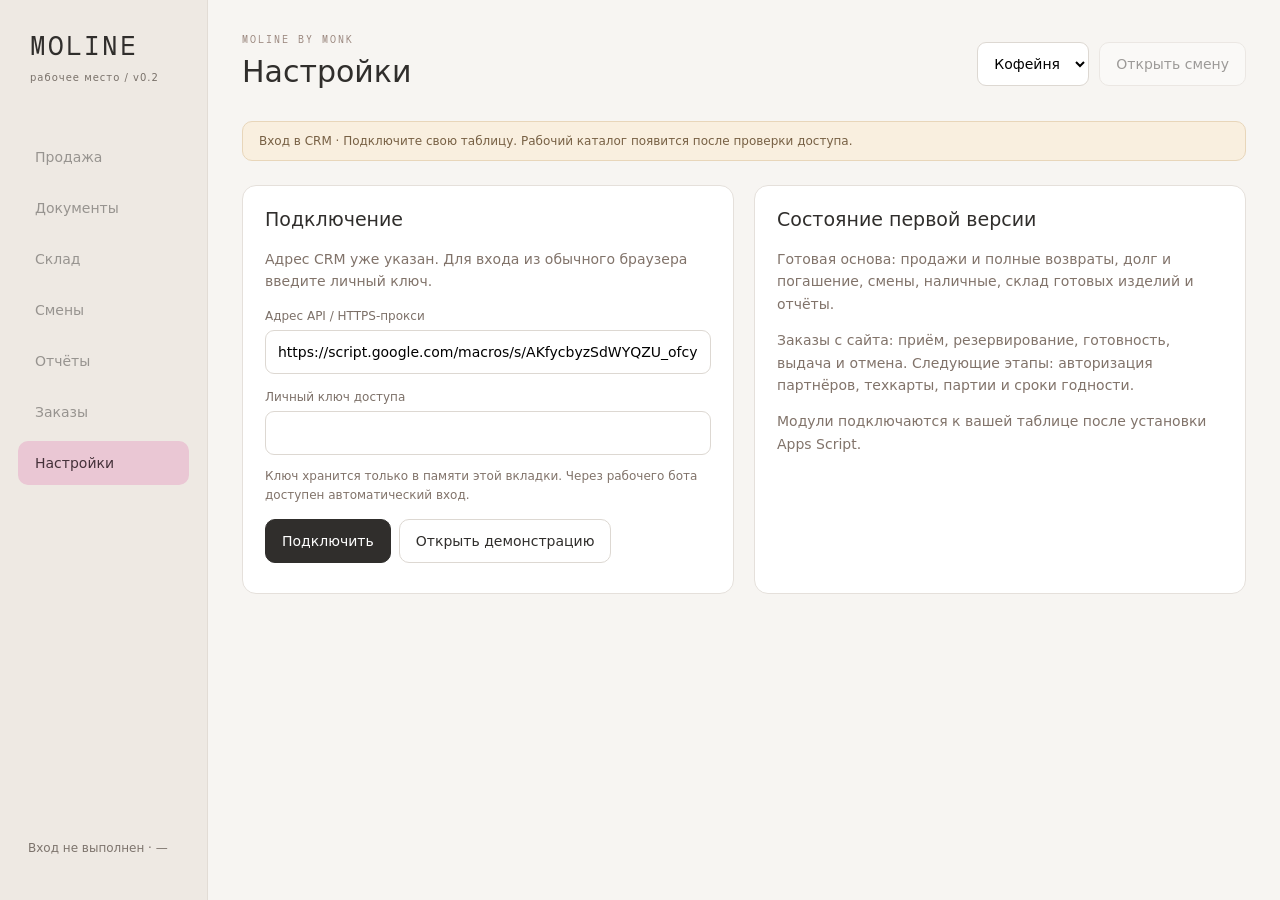
==== crm/index.html @ 298703ab "Add CRM archive nutrition and photo size controls" ====
<!doctype html><html lang="ru"><head><meta charset="UTF-8"><meta name="viewport" content="width=device-width,initial-scale=1"><title>MOLINE · Рабочее место</title><script src="https://telegram.org/js/telegram-web-app.js"></script><link rel="stylesheet" href="style.css?v=20261114-crm-fields1"></head><body>
<button id="menu-backdrop" class="menu-backdrop" aria-label="Закрыть меню" tabindex="-1" hidden></button>
<aside id="sidebar" aria-label="Разделы CRM"><a class="brand" href="#">MOLINE<span>рабочее место / v0.2</span></a><button id="menu-close" class="menu-close" aria-label="Закрыть меню">×</button><nav id="nav"></nav><footer id="identity">Вход не выполнен</footer></aside>
<main id="workspace"><header><div class="header-title"><button id="menu-toggle" class="menu-toggle" aria-label="Открыть меню" aria-controls="sidebar" aria-expanded="false">☰</button><div><span class="eyebrow">MOLINE BY MONK</span><h1 id="title">Настройки</h1></div></div><div class="header-actions"><select id="location" aria-label="Точка"></select><button id="shiftButton" onclick="shiftDialog()">Открыть смену</button></div></header>
<div id="mode" class="notice"></div><section id="content"></section></main>
<dialog id="dialog"><form id="form"><div class="dialog-heading"><h2 id="dialog-title"></h2><button type="button" onclick="document.querySelector('dialog').close()" aria-label="Закрыть">×</button></div><div id="fields"></div><p id="form-error" role="alert"></p><button class="primary" id="submit">Сохранить</button></form></dialog><div id="toast" role="status"></div><script src="core.js?v=20261106-crm-paid1"></script><script src="legacy-images.js?v=20261111-legacy-photo1"></script><script src="app.js?v=20261114-crm-fields1"></script></body></html>
---- crm/style.css ----
@font-face{font-family:Geist;src:url('../../fonts/GeistMono-Regular.woff2')}*{box-sizing:border-box}body{margin:0;background:#f7f5f2;color:#302e2c;font:14px system-ui,-apple-system,sans-serif}button,input,select{font:inherit}button{cursor:pointer;border:1px solid #ddd8d2;border-radius:10px;background:white;padding:11px 16px;color:inherit;min-height:44px}button:hover{border-color:#ae738b}button:disabled{opacity:.45;cursor:wait}.primary{background:#302e2c;color:#fff;border-color:#302e2c}.danger{color:#a53c3c}aside{position:fixed;inset:0 auto 0 0;width:208px;padding:30px 18px;background:#eee9e3;display:flex;flex-direction:column;border-right:1px solid #e2dcd5}.brand{text-decoration:none;color:inherit;font:26px Geist,monospace;letter-spacing:2px;padding:0 12px}.brand span{display:block;font:10px system-ui;letter-spacing:1px;margin-top:9px;color:#79716a}nav{display:grid;gap:7px;margin-top:52px}nav button{text-align:left;background:transparent;border-color:transparent}nav button.active{background:#eac7d4;color:#45323a}aside footer{margin-top:auto;color:#7d746d;padding:15px 10px;font-size:12px}main{margin-left:208px;padding:30px 34px}header{display:flex;justify-content:space-between;align-items:center;gap:20px;margin-bottom:24px}.eyebrow{font:10px Geist,monospace;color:#9c8980;letter-spacing:2px}h1{font-size:30px;font-weight:500;margin:8px 0}h2{font-size:19px;font-weight:500;margin:0 0 18px}.header-actions{display:flex;gap:10px;align-items:center}select,input{padding:12px;border:1px solid #ddd8d2;background:#fff;border-radius:9px;max-width:100%;min-height:44px}.notice{border:1px solid #e8d6ba;background:#f9efdf;border-radius:10px;padding:12px 16px;font-size:12px;margin-bottom:24px;color:#776044}.notice.live{background:#eaf1e8;border-color:#d3dfce;color:#4e6848}.sale-layout{display:grid;grid-template-columns:minmax(0,1fr) 315px;gap:26px}.toolbar{display:flex;gap:8px;margin-bottom:20px;flex-wrap:wrap}.toolbar input{flex:1;min-width:130px}.chips{display:flex;gap:7px;flex-wrap:wrap;margin:0 0 20px}.chips button{border-radius:20px;font-size:12px;min-height:34px;padding:7px 13px}.chips .active{background:#eac7d4;border-color:#eac7d4}.products{display:grid;grid-template-columns:repeat(auto-fill,minmax(155px,1fr));gap:12px}.product{display:flex;flex-direction:column;align-items:flex-start;text-align:left;padding:19px;background:#fff;border:1px solid #e5e0db;border-radius:13px;min-height:156px}.product .cat{font-size:10px;color:#aa8b7b;margin-bottom:20px}.product strong{font-size:15px;font-weight:500;line-height:1.35}.product .bottom{margin-top:auto;padding-top:20px;width:100%;display:flex;justify-content:space-between;align-items:center}.muted{color:#948980;font-size:12px}.cart,.panel{padding:22px;background:#fff;border:1px solid #e5e0db;border-radius:14px}.cart{position:sticky;top:25px;height:fit-content}.empty{padding:36px 8px;color:#8c827a;font-size:13px;line-height:1.6}.cart-row{padding:14px 0;border-bottom:1px solid #eee8e2}.cart-row .line{display:flex;align-items:center;justify-content:space-between;gap:10px}.stepper{display:flex;align-items:center;gap:12px;margin-top:10px}.stepper button{min-height:30px;padding:2px 11px;border-radius:7px}.total{display:flex;justify-content:space-between;font-size:24px;margin:24px 0}.cart select,.cart .primary{width:100%;margin-top:10px}.metrics{display:grid;grid-template-columns:repeat(4,minmax(0,1fr));gap:15px;margin-bottom:22px}.metric{background:white;padding:22px;border:1px solid #e5e0db;border-radius:12px}.metric strong{display:block;font-size:26px;font-weight:500;margin-top:13px}.table-wrap{overflow:auto}table{width:100%;border-collapse:collapse;white-space:nowrap;font-size:13px}th{text-align:left;font-weight:500;color:#8a7c72;font-size:11px;padding:14px 12px;border-bottom:1px solid #e6dfd8}td{padding:15px 12px;border-bottom:1px solid #f0eae5}.badge{font-size:11px;padding:5px 8px;background:#eeece8;border-radius:6px}.badge.low{background:#f9e2dc;color:#a24834}.split{display:grid;grid-template-columns:1fr 1fr;gap:20px}.panel p{line-height:1.6;color:#81736a}.panel button{margin-right:8px;margin-bottom:8px}dialog{border:1px solid #e4dad3;border-radius:16px;width:min(460px,94vw);padding:26px;color:inherit}dialog::backdrop{background:#29252288;backdrop-filter:blur(3px)}.dialog-heading{display:flex;justify-content:space-between;align-items:center}.dialog-heading button{border:0;background:none;font-size:24px}label{display:block;margin:16px 0 7px;color:#7c7068;font-size:12px}dialog input,dialog select{width:100%}#form-error{color:#a33636;font-size:12px;line-height:1.5}#submit{width:100%;margin-top:16px}#toast{position:fixed;bottom:25px;left:50%;transform:translateX(-50%);background:#302e2c;color:white;padding:14px 22px;border-radius:12px;display:none;z-index:20;max-width:90vw}.key-note{font-size:12px;color:#8b7c72;line-height:1.6}.inline{display:flex;align-items:center;gap:10px}.inline input{width:auto}.loading{opacity:.55;pointer-events:none}@media(min-width:1500px){main{padding:35px 55px}.products{grid-template-columns:repeat(auto-fill,minmax(180px,1fr))}}@media(max-width:1050px){aside{width:165px;padding:25px 10px}main{margin-left:165px;padding:24px 20px}.sale-layout{grid-template-columns:1fr 280px}.metrics{grid-template-columns:1fr 1fr}}@media(max-width:760px){aside{position:static;width:auto;padding:16px}.brand{font-size:20px}.brand span,aside footer{display:none}nav{display:flex;overflow:auto;margin-top:15px;gap:5px}nav button{white-space:nowrap;font-size:12px;padding:8px 12px}main{margin:0;padding:20px 14px}header{align-items:flex-start}.header-actions{flex-direction:column;align-items:stretch}h1{font-size:25px}.sale-layout{grid-template-columns:1fr}.cart{position:static}.products{grid-template-columns:repeat(2,1fr)}.product{min-height:140px}.split{grid-template-columns:1fr}.metric{padding:16px}.metric strong{font-size:21px}}

/* Mobile left drawer */
.header-title{display:flex;align-items:center;gap:12px}
.menu-toggle,.menu-close,.menu-backdrop{display:none}
@media(max-width:760px){
  aside{position:fixed;inset:0 auto 0 0;width:min(290px,85vw);height:100dvh;padding:calc(26px + env(safe-area-inset-top,0px)) 18px calc(20px + env(safe-area-inset-bottom,0px));z-index:110;transform:translateX(-105%);transition:transform .24s ease;visibility:hidden;overflow-y:auto;overscroll-behavior:contain;box-shadow:12px 0 40px #302e2c15}
  body.menu-open aside{transform:translateX(0);visibility:visible}
  aside .brand{font-size:26px;padding-right:35px}
  aside .brand span,aside footer{display:block}
  aside nav{display:grid;overflow:visible;gap:7px;margin-top:32px}
  aside nav button{white-space:normal;font-size:15px;padding:14px 16px;min-height:48px}
  .menu-toggle{display:inline-flex;align-items:center;justify-content:center;flex-shrink:0;font-size:23px;width:44px;padding:5px}
  .menu-close{display:block;position:absolute;right:15px;top:calc(18px + env(safe-area-inset-top,0px));font-size:26px;border:0;background:transparent;padding:4px 12px}
  .menu-backdrop:not([hidden]){display:block;position:fixed;inset:0;width:100%;height:100dvh;background:#211c1966;backdrop-filter:blur(2px);z-index:100;border:0;border-radius:0;padding:0;min-height:0}
  body.menu-open{overflow:hidden}
  main{padding-top:calc(20px + env(safe-area-inset-top,0px))}
  .header-title{min-width:0;align-items:center;gap:9px}
  .header-title h1{font-size:23px}
  .header-title .eyebrow{font-size:8px;letter-spacing:1px}
}
@media(prefers-reduced-motion:reduce){aside{transition:none}}

/* Website availability controls */
.availability-row{display:flex;align-items:center;justify-content:space-between;gap:20px;padding:16px 0;border-top:1px solid #ebe5df}
.availability-row:first-of-type{border-top:0}
.availability-row strong{font-weight:550}
.availability-row p{margin:6px 0 0;line-height:1.5}
.availability-toggle{flex:none;min-width:112px;border-radius:24px;background:#f1eee9}
.availability-toggle.is-on{background:#e7f1e8;border-color:#a6cbaa;color:#32613d}
.availability-toggle.is-saving{opacity:.72;cursor:progress}
.availability-toggle:focus-visible{outline:3px solid #ba7c94;outline-offset:2px}
@media(max-width:520px){.availability-row{gap:12px}.availability-toggle{min-width:100px;padding:10px}}

/* Compact product editor, with the same neutral workspace surfaces. */
.site-preview{min-height:175px;display:grid;place-items:center;background:#f7f5f2;border:1px solid #e5e0db;border-radius:12px;margin:14px 0;color:#81736a;overflow:hidden}
.site-photo{display:block;width:100%;height:175px;object-fit:contain}
.site-preview .site-photo{transition:transform .22s ease;transform:scale(.85)}
.site-preview.size-small .site-photo{transform:scale(.72)}
.site-preview.size-large .site-photo{transform:scale(.96)}
.panel .product-archive{display:inline-flex;align-items:center;min-height:36px;margin:8px 0 0 8px;padding:7px 12px;background:#fff9f8;border-color:#ead2ce}
@media(prefers-reduced-motion:reduce){.site-preview .site-photo{transition:none}}
.product-thumb{display:block;width:66px;height:58px;object-fit:contain;background:#f7f5f2;border-radius:9px}
.product-admin{min-width:0}
.product-admin-list{display:grid;min-width:0}
.product-admin-row{display:grid;grid-template-columns:66px minmax(0,1fr) 44px;gap:14px;align-items:center;min-width:0;padding:14px 0;border-top:1px solid #f0eae5}
.product-admin-row:first-child{border-top:0}
.product-admin-main{min-width:0}
.product-admin-main strong{display:block;font-size:14px;font-weight:550;line-height:1.4;overflow-wrap:anywhere}
.product-admin-meta{display:flex;gap:7px 12px;align-items:baseline;flex-wrap:wrap;margin-top:5px;font-size:12px;color:#675d57}
.product-admin-status{color:#81736a}
.product-thumb-empty{background:#f4f0ec}
.panel .product-edit{display:grid;place-items:center;width:44px;height:44px;padding:0;margin:0;border-color:#dccbd1;color:#79556a;background:#faf2f5}
.panel .product-state-action{display:inline-flex;align-items:center;min-height:36px;margin:8px 0 0;padding:7px 12px;color:#79556a;background:#fff8fa;border-color:#e6d4dc}
.product-edit:focus-visible,.product-state-action:focus-visible{outline:3px solid #ba7c94;outline-offset:2px}
@media(max-width:520px){.product-admin{padding:16px}.product-admin-row{grid-template-columns:56px minmax(0,1fr) 44px;gap:10px}.product-thumb{width:56px;height:56px}}
#dialog{max-height:calc(100dvh - 32px);overflow:auto}
#dialog textarea{display:block;width:100%;min-height:86px;resize:vertical;padding:12px;border:1px solid #ddd8d2;border-radius:9px;font:inherit;color:inherit;background:#fff}
#dialog input[type=file]{height:auto;min-height:48px;padding:10px;background:#f7f5f2}
#dialog input:focus-visible,#dialog textarea:focus-visible,#dialog select:focus-visible{outline:3px solid #ba7c94;outline-offset:2px}
#dialog #fields h3{margin:24px 0 10px;padding:10px 0;border-bottom:1px solid #eee8e2;font-size:14px;font-weight:600;color:#735d67}
#dialog #fields h3:first-child{margin-top:4px}
#dialog .product-publish-choice{display:flex;align-items:center;gap:12px;margin:22px 0 8px;padding:14px;border:1px solid #e6d4dc;border-radius:10px;background:#faf4f6;cursor:pointer}
#dialog .product-publish-choice input{width:20px;height:20px;min-height:20px;flex:none;margin:0;accent-color:#ad718b}
#dialog .site-preview{margin-top:10px}
#dialog select:disabled{color:#7d746d;background:#f4f0ec;cursor:default}


.sale-product-photo{display:block;width:100%;height:94px;margin:0 0 12px;object-fit:contain;flex:none;border-radius:8px}
.sale-product-placeholder{background:#f7f5f2}
.product .cat{margin-bottom:8px}
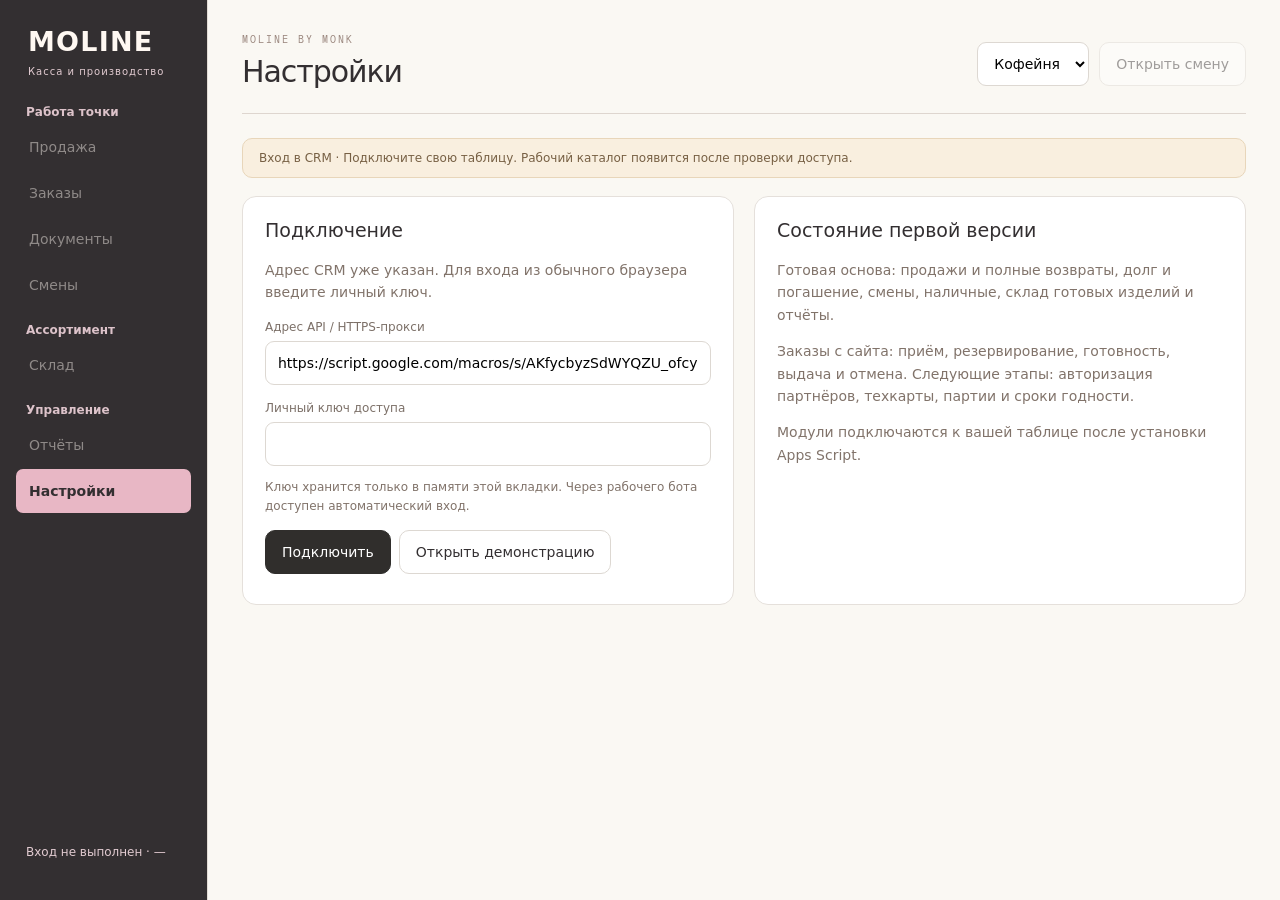
==== commit d6c1629e: "Release MOLINE CRM inventory, sale recovery and UX V2 (f6cd036)" ====
--- a/crm/index.html
+++ b/crm/index.html
@@ -1,9 +1,9 @@
-<!doctype html><html lang="ru"><head><meta charset="UTF-8"><meta name="viewport" content="width=device-width,initial-scale=1"><title>MOLINE · Рабочее место</title><script src="https://telegram.org/js/telegram-web-app.js"></script><link rel="stylesheet" href="style.css?v=20261114-crm-fields1"></head><body>
+<!doctype html><html lang="ru"><head><meta charset="UTF-8"><meta name="viewport" content="width=device-width,initial-scale=1"><title>MOLINE · Рабочее место</title><script src="https://telegram.org/js/telegram-web-app.js"></script><link rel="stylesheet" href="style.css?v=crm-ux-v2"></head><body>
 <button id="menu-backdrop" class="menu-backdrop" aria-label="Закрыть меню" tabindex="-1" hidden></button>
-<aside id="sidebar" aria-label="Разделы CRM"><a class="brand" href="#">MOLINE<span>рабочее место / v0.2</span></a><button id="menu-close" class="menu-close" aria-label="Закрыть меню">×</button><nav id="nav"></nav><footer id="identity">Вход не выполнен</footer></aside>
-<main id="workspace"><header><div class="header-title"><button id="menu-toggle" class="menu-toggle" aria-label="Открыть меню" aria-controls="sidebar" aria-expanded="false">☰</button><div><span class="eyebrow">MOLINE BY MONK</span><h1 id="title">Настройки</h1></div></div><div class="header-actions"><select id="location" aria-label="Точка"></select><button id="shiftButton" onclick="shiftDialog()">Открыть смену</button></div></header>
-<div id="mode" class="notice"></div><section id="content"></section></main>
-<dialog id="dialog"><form id="form"><div class="dialog-heading"><h2 id="dialog-title"></h2><button type="button" onclick="document.querySelector('dialog').close()" aria-label="Закрыть">×</button></div><div id="fields"></div><p id="form-error" role="alert"></p><button class="primary" id="submit">Сохранить</button></form></dialog><div id="toast" role="status"></div><script src="core.js?v=20261106-crm-paid1"></script><script src="legacy-images.js?v=20261111-legacy-photo1"></script><script src="app.js?v=20261114-crm-fields1"></script></body></html>
+<aside id="sidebar" aria-label="Разделы CRM"><a class="brand" href="#">MOLINE<span>Касса и производство</span></a><button id="menu-close" class="menu-close" aria-label="Закрыть меню">×</button><nav id="nav"></nav><footer id="identity">Вход не выполнен</footer></aside>
+<main id="workspace"><header><div class="header-title"><button id="menu-toggle" class="menu-toggle" aria-label="Открыть меню" aria-controls="sidebar" aria-expanded="false">☰</button><div><span class="eyebrow">MOLINE BY MONK</span><h1 tabindex="-1" id="title">Настройки</h1></div></div><div class="header-actions"><select id="location" aria-label="Точка"></select><button id="shiftButton" onclick="shiftDialog()">Открыть смену</button></div></header>
+<nav id="quick-nav" aria-label="Быстрые разделы"></nav><div id="mode" class="notice"></div><section id="content"></section><button type="button" id="jump-cart" hidden></button></main>
+<dialog id="dialog"><form id="form"><div class="dialog-heading"><h2 id="dialog-title"></h2><button type="button" onclick="document.querySelector('dialog').close()" aria-label="Закрыть">×</button></div><div id="fields"></div><p id="form-error" role="alert"></p><footer class="dialog-actions"><p id="form-progress" role="status"></p><button class="primary" id="submit">Сохранить</button></footer></form></dialog><div id="toast" role="status"></div><script src="core.js?v=20261118-inventory1"></script><script src="legacy-images.js?v=20261111-legacy-photo1"></script><script src="app.js?v=crm-unified-1"></script></body></html>
 
 
 
--- a/crm/style.css
+++ b/crm/style.css
@@ -35,9 +35,13 @@
 /* Compact product editor, with the same neutral workspace surfaces. */
 .site-preview{min-height:175px;display:grid;place-items:center;background:#f7f5f2;border:1px solid #e5e0db;border-radius:12px;margin:14px 0;color:#81736a;overflow:hidden}
 .site-photo{display:block;width:100%;height:175px;object-fit:contain}
-.site-preview .site-photo{transition:transform .22s ease;transform:scale(.85)}
+.site-preview{width:min(220px,100%);min-height:0;display:flex;flex-direction:column;align-items:stretch;gap:6px;padding:8px;margin-inline:auto;background:#faf8f3;text-align:center}
+.site-preview-image{display:grid;place-items:center;width:100%;aspect-ratio:1;overflow:hidden}
+.site-preview .site-photo{height:100%;transition:transform .22s ease;transform:scale(.85)}
 .site-preview.size-small .site-photo{transform:scale(.72)}
 .site-preview.size-large .site-photo{transform:scale(.96)}
+.site-preview strong{min-height:2.8em;font-size:13px;font-weight:400;line-height:1.4}
+.site-preview-add{display:block;padding:9px 4px;border-radius:100px;background:#e8b7c8;color:#302e2c}
 .panel .product-archive{display:inline-flex;align-items:center;min-height:36px;margin:8px 0 0 8px;padding:7px 12px;background:#fff9f8;border-color:#ead2ce}
 @media(prefers-reduced-motion:reduce){.site-preview .site-photo{transition:none}}
 .product-thumb{display:block;width:66px;height:58px;object-fit:contain;background:#f7f5f2;border-radius:9px}
@@ -70,3 +74,79 @@
 .sale-product-placeholder{background:#f7f5f2}
 .product .cat{margin-bottom:8px}
 
+
+/* Position controls use the same small movements as the storefront. */
+.site-preview .site-photo{transform:translate(var(--image-x,0%),var(--image-y,0%)) scale(.85)}
+.site-preview.size-small .site-photo{transform:translate(var(--image-x,0%),var(--image-y,0%)) scale(.72)}
+.site-preview.size-large .site-photo{transform:translate(var(--image-x,0%),var(--image-y,0%)) scale(.96)}
+
+/* Same fitted image stage as the storefront, with independent product detail framing. */
+.photo-preview-pair{display:grid;grid-template-columns:repeat(2,minmax(0,1fr));gap:12px;margin:12px 0}
+.photo-preview-pair section{min-width:0}
+.photo-preview-pair h4{margin:0 0 8px;font-size:13px;text-align:center}
+.photo-preview-pair .site-preview{width:100%;margin:0;box-sizing:border-box}
+.photo-preview-pair .site-preview-image,.detail-preview-image{display:grid;place-items:center;width:100%;aspect-ratio:1;overflow:hidden;min-width:0;background:#faf8f3}
+@media(min-width:701px){.photo-preview-pair .site-preview-image{aspect-ratio:5/4}}
+.photo-preview-pair .site-photo{display:block;width:100%;height:100%;max-width:100%;max-height:100%;object-fit:contain;object-position:center;padding:0;transform:translate(var(--preview-x,0%),var(--preview-y,0%)) scale(var(--preview-scale,.82))!important;transform-origin:center}
+.detail-preview{background:#faf8f3;border:1px solid #e5e0db;border-radius:12px;overflow:hidden;padding:8px;text-align:center;font-size:13px}
+.detail-preview-header{display:flex;justify-content:space-between;align-items:start;min-height:2.8em;text-align:left}
+.detail-preview-image{aspect-ratio:340/280}
+.photo-auto-crop{display:flex;gap:8px;align-items:center;font-size:13px}.photo-auto-crop input{width:auto;flex:none}
+@media(max-width:400px){.photo-preview-pair{gap:6px}.photo-preview-pair h4{font-size:11px}}
+#dialog input[type=range]{width:100%;height:44px;accent-color:#ad738a}
+#dialog .nutrition-fields{min-width:0;margin:20px 0 0;padding:12px;border:1px solid #e6d4dc;border-radius:12px}
+.nutrition-fields legend{padding:0 5px;font-size:14px;font-weight:650;color:#583d48}
+.nutrition-fields .muted{margin:0 0 10px;color:#6b565f}
+.nutrition-entry-grid{display:grid;grid-template-columns:repeat(2,minmax(0,1fr));gap:8px 10px}
+.nutrition-entry-grid input{width:100%;min-width:0}
+.nutrition-entry-grid input[aria-invalid=true]{border-color:#9d354c}
+#nutrition-preview:not(:empty){margin-top:12px;padding:10px;border-radius:9px;background:#faf4f6;color:#533841;font-size:12px}
+#nutrition-preview dl{display:grid;grid-template-columns:repeat(2,minmax(0,1fr));gap:6px;margin:8px 0 0}
+#nutrition-preview dd{margin:1px 0 0;font-weight:650}
+#dialog:has(.nutrition-fields) .dialog-actions{position:sticky;bottom:-1px;background:#fff;padding:8px 0 2px}
+#dialog:has(.nutrition-fields){scroll-padding-block-end:76px}
+#dialog:has(.nutrition-fields) #submit{width:100%;min-height:44px}
+#form-progress:empty{display:none}
+.sale-feedback{margin:0 0 14px;padding:12px 14px;border:1px solid #e5e0db;border-radius:14px;background:#fff;overflow-wrap:anywhere}
+.sale-feedback[hidden]{display:none}
+.sale-feedback strong{display:block}
+.sale-feedback p{margin:4px 0 0;line-height:1.45}
+.sale-feedback-actions{display:flex;flex-wrap:wrap;gap:8px}
+.sale-feedback-actions:not(:empty){margin-top:10px}
+.sale-feedback-actions button:focus-visible{outline:2px solid #855367;outline-offset:2px}
+#toast{pointer-events:none}
+#sale-refresh[hidden]{display:none}
+.sale-layout .product{-webkit-tap-highlight-color:rgba(133,83,103,.18)}
+
+/* Staff workspace */
+body{--paper:#faf8f3;--ink:#332f31;--accent:#e8b7c5;background:var(--paper);color:var(--ink)}
+#sidebar{background:#332f31;color:#fff8f2;padding:26px 16px}
+#sidebar .brand{font:700 27px system-ui;letter-spacing:.045em}
+#sidebar .brand span,#identity{color:#e2cbd1}
+#nav{margin-top:28px;overflow:auto;align-content:start;gap:16px}
+#nav section{display:grid;gap:2px}
+#nav h2{margin:0 10px 4px;font:600 12px system-ui;color:#ddc3ca}
+#nav button{min-height:44px;color:inherit;border-radius:7px;padding:8px 12px}
+#nav button.active{background:#e8b7c5;color:#332f31;font-weight:700}
+#nav button:hover:not(.active){background:#443d40}
+#workspace{max-width:1780px}#workspace header{padding-bottom:16px;border-bottom:1px solid #ded6cf}
+#workspace h1{letter-spacing:-.035em}#workspace h1:focus{outline:0}
+.notice{margin:12px 0 18px}.notice.live{background:transparent;border-inline-start:3px solid #748376;border-radius:0;padding:5px 10px}
+.sale-layout .product{min-height:0;padding:12px;gap:6px;box-shadow:none;border-radius:8px}
+.sale-layout .sale-product-photo{height:74px;width:100%;object-fit:contain;background:transparent}
+.sale-product-photo[hidden],.sale-product-placeholder{display:none}
+.product strong{line-height:1.22}.product .bottom{margin-top:auto;font-variant-numeric:tabular-nums}
+.cart{border-top:3px solid #ae7888;scroll-margin-block:15px}
+.cart-row,.total,td{font-variant-numeric:tabular-nums}
+#quick-nav,#jump-cart{display:none}button:focus-visible,a:focus-visible{outline:3px solid #90546b;outline-offset:2px}
+@media(max-width:760px){
+ #workspace{padding-bottom:calc(84px + env(safe-area-inset-bottom))}
+ #quick-nav:not([hidden]){display:flex;gap:4px;margin:10px 0 8px;background:#eee8e4;padding:3px;border-radius:9px}
+ #quick-nav button{flex:1;text-align:center;min-height:44px;border:0;border-radius:7px;padding:6px;font-size:14px}
+ #quick-nav button.active{background:white;font-weight:700}
+ #jump-cart:not([hidden]){display:block;position:fixed;z-index:4;bottom:calc(12px + env(safe-area-inset-bottom));right:15px;background:#332f31;color:white;border:0;border-radius:30px;box-shadow:0 4px 12px #34293133}
+ #sidebar{padding-top:max(18px,env(safe-area-inset-top));padding-bottom:max(12px,env(safe-area-inset-bottom))}
+ #nav{margin-top:12px;gap:10px}
+}
+@media(min-width:1024px){.sale-layout{grid-template-columns:minmax(0,1fr) minmax(300px,32%)}.products{grid-template-columns:repeat(auto-fill,minmax(148px,1fr))}}
+@media(prefers-reduced-motion:no-preference){#content>.panel,#content>.split,#content>.sale-layout{animation:work-enter .16s ease-out}button:active:not(:disabled){scale:.98}@keyframes work-enter{from{opacity:.8;transform:translateY(3px)}to{opacity:1;transform:none}}}
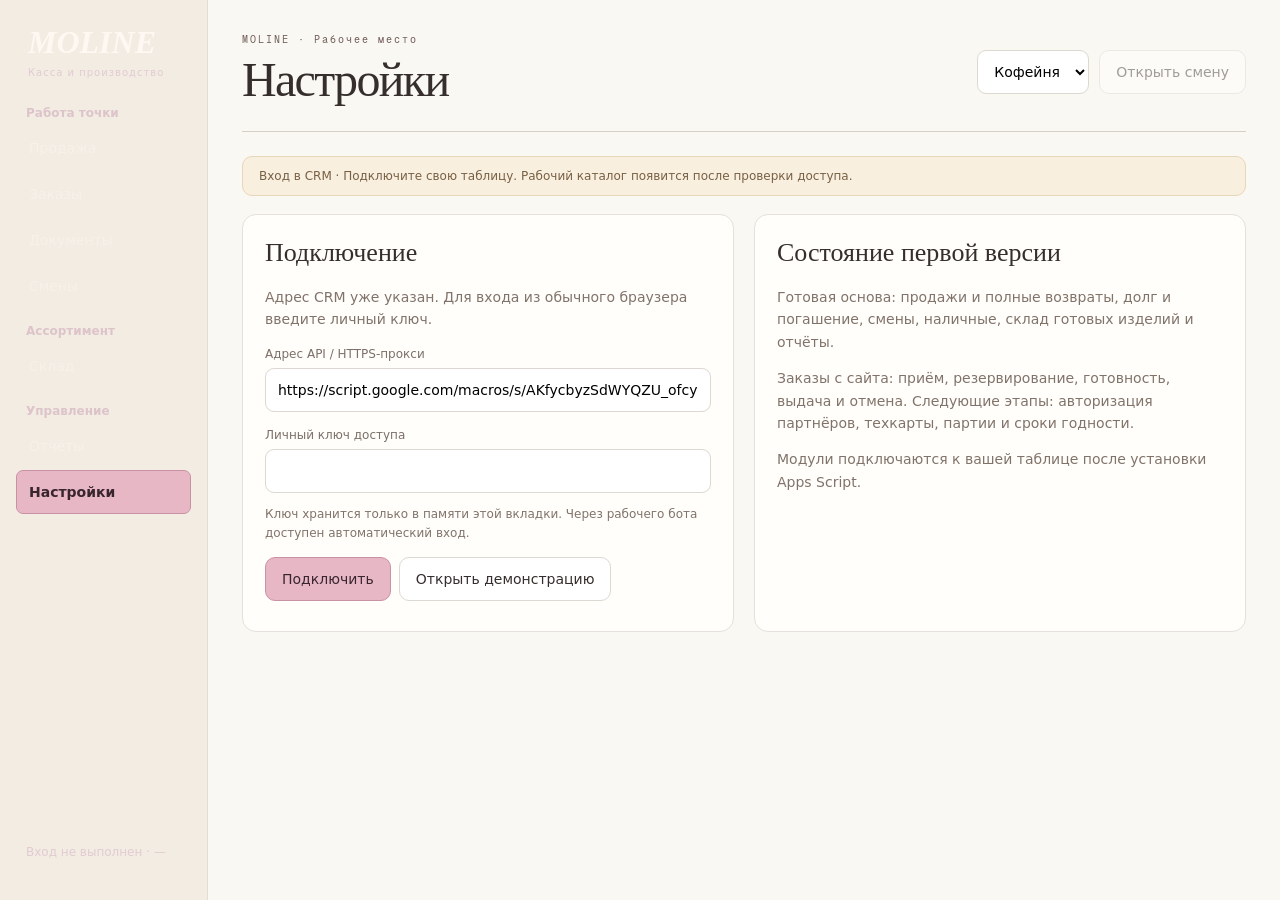
==== commit 73259a0c: "Apply shift workspace styling to production CRM" ====
--- a/crm/index.html
+++ b/crm/index.html
@@ -1,9 +1,9 @@
-<!doctype html><html lang="ru"><head><meta charset="UTF-8"><meta name="viewport" content="width=device-width,initial-scale=1"><title>MOLINE · Рабочее место</title><script src="https://telegram.org/js/telegram-web-app.js"></script><link rel="stylesheet" href="style.css?v=crm-ux-v2"></head><body>
+<!doctype html><html lang="ru"><head><meta charset="UTF-8"><meta name="viewport" content="width=device-width,initial-scale=1"><title>MOLINE · Рабочее место</title><script src="https://telegram.org/js/telegram-web-app.js"></script><link rel="stylesheet" href="style.css?v=shift-visual-1"></head><body>
 <button id="menu-backdrop" class="menu-backdrop" aria-label="Закрыть меню" tabindex="-1" hidden></button>
 <aside id="sidebar" aria-label="Разделы CRM"><a class="brand" href="#">MOLINE<span>Касса и производство</span></a><button id="menu-close" class="menu-close" aria-label="Закрыть меню">×</button><nav id="nav"></nav><footer id="identity">Вход не выполнен</footer></aside>
-<main id="workspace"><header><div class="header-title"><button id="menu-toggle" class="menu-toggle" aria-label="Открыть меню" aria-controls="sidebar" aria-expanded="false">☰</button><div><span class="eyebrow">MOLINE BY MONK</span><h1 tabindex="-1" id="title">Настройки</h1></div></div><div class="header-actions"><select id="location" aria-label="Точка"></select><button id="shiftButton" onclick="shiftDialog()">Открыть смену</button></div></header>
+<main id="workspace"><header><div class="header-title"><button id="menu-toggle" class="menu-toggle" aria-label="Открыть меню" aria-controls="sidebar" aria-expanded="false">☰</button><div><span class="eyebrow">MOLINE · Рабочее место</span><h1 tabindex="-1" id="title">Настройки</h1></div></div><div class="header-actions"><select id="location" aria-label="Точка"></select><button id="shiftButton" onclick="shiftDialog()">Открыть смену</button></div></header>
 <nav id="quick-nav" aria-label="Быстрые разделы"></nav><div id="mode" class="notice"></div><section id="content"></section><button type="button" id="jump-cart" hidden></button></main>
-<dialog id="dialog"><form id="form"><div class="dialog-heading"><h2 id="dialog-title"></h2><button type="button" onclick="document.querySelector('dialog').close()" aria-label="Закрыть">×</button></div><div id="fields"></div><p id="form-error" role="alert"></p><footer class="dialog-actions"><p id="form-progress" role="status"></p><button class="primary" id="submit">Сохранить</button></footer></form></dialog><div id="toast" role="status"></div><script src="core.js?v=20261118-inventory1"></script><script src="legacy-images.js?v=20261111-legacy-photo1"></script><script src="app.js?v=crm-unified-1"></script></body></html>
+<dialog id="dialog"><form id="form"><div class="dialog-heading"><h2 id="dialog-title"></h2><button type="button" onclick="document.querySelector('dialog').close()" aria-label="Закрыть">×</button></div><div id="fields"></div><p id="form-error" role="alert"></p><footer class="dialog-actions"><p id="form-progress" role="status"></p><button class="primary" id="submit">Сохранить</button></footer></form></dialog><div id="toast" role="status"></div><script src="core.js?v=20261118-inventory1"></script><script src="legacy-images.js?v=20261111-legacy-photo1"></script><script src="app.js?v=shift-visual-1"></script></body></html>
 
 
 
--- a/crm/style.css
+++ b/crm/style.css
@@ -150,3 +150,36 @@
 }
 @media(min-width:1024px){.sale-layout{grid-template-columns:minmax(0,1fr) minmax(300px,32%)}.products{grid-template-columns:repeat(auto-fill,minmax(148px,1fr))}}
 @media(prefers-reduced-motion:no-preference){#content>.panel,#content>.split,#content>.sale-layout{animation:work-enter .16s ease-out}button:active:not(:disabled){scale:.98}@keyframes work-enter{from{opacity:.8;transform:translateY(3px)}to{opacity:1;transform:none}}}
+
+/* Рабочее место смены */
+body { background: #faf8f3; color: #352e2c; }
+#workspace > header { border-bottom: 1px solid #d8cfc3; padding-bottom: 16px; }
+.header-title h1 { font: normal clamp(32px, 4vw, 48px)/1.1 Georgia, serif; }
+.header-title .eyebrow { color: #715d59; }
+.panel h2, .dialog-heading h2 { font: normal 26px/1.2 Georgia, serif; }
+#sidebar .brand { font: bold italic 32px/1 Georgia, serif; letter-spacing: 0; }
+#sidebar { background: #f2ece3; }
+#nav button.active, #quick-nav button.active, button.primary, .shift-product [data-batch] {
+  background: #e8b7c5; border-color: #c992a4; color: #38252d;
+}
+#content .panel, #content .cart { background-color: #fffefa; }
+.product-admin-row { align-items: start; padding-block: 20px; }
+.product-admin-main strong { font-size: 17px; }
+.shift-counts { display: grid; grid-template-columns: repeat(3, minmax(0, 1fr)); gap: 8px; margin: 0; }
+.shift-counts dt { font-size: 13px; color: #655751; }
+.shift-counts dd { margin: 2px 0 0; font-size: 24px; font-weight: 600; font-variant-numeric: tabular-nums; }
+.shift-counts div:last-child dd { color: #405e3c; }
+.shift-product { background: #f5f0e7; border-radius: 12px; padding: 16px; margin: 12px 0; }
+.shift-product button { margin: 2px 4px 4px 0; }
+@media (max-width: 600px) {
+  #workspace > header { padding-bottom: 10px; }
+  #quick-nav button { min-width: 0; padding-inline: 3px; }
+  .product-admin-main { display: contents; }
+  .product-admin-row { align-items: center; }
+  .product-admin-main > strong, .product-admin-meta { grid-column: 2; }
+  .product-admin-row .product-thumb { grid-column: 1; grid-row: 1 / 3; }
+  .product-admin-meta { grid-row: 2; margin: 0; }
+  .product-admin-row .product-edit { grid-column: 3; grid-row: 1 / 3; }
+  .product-admin-row .shift-product { grid-column: 1 / -1; margin: 2px 0; }
+  .product-admin-row .product-state-action, .product-admin-row .product-archive { grid-column: 1 / -1; justify-self: start; }
+}
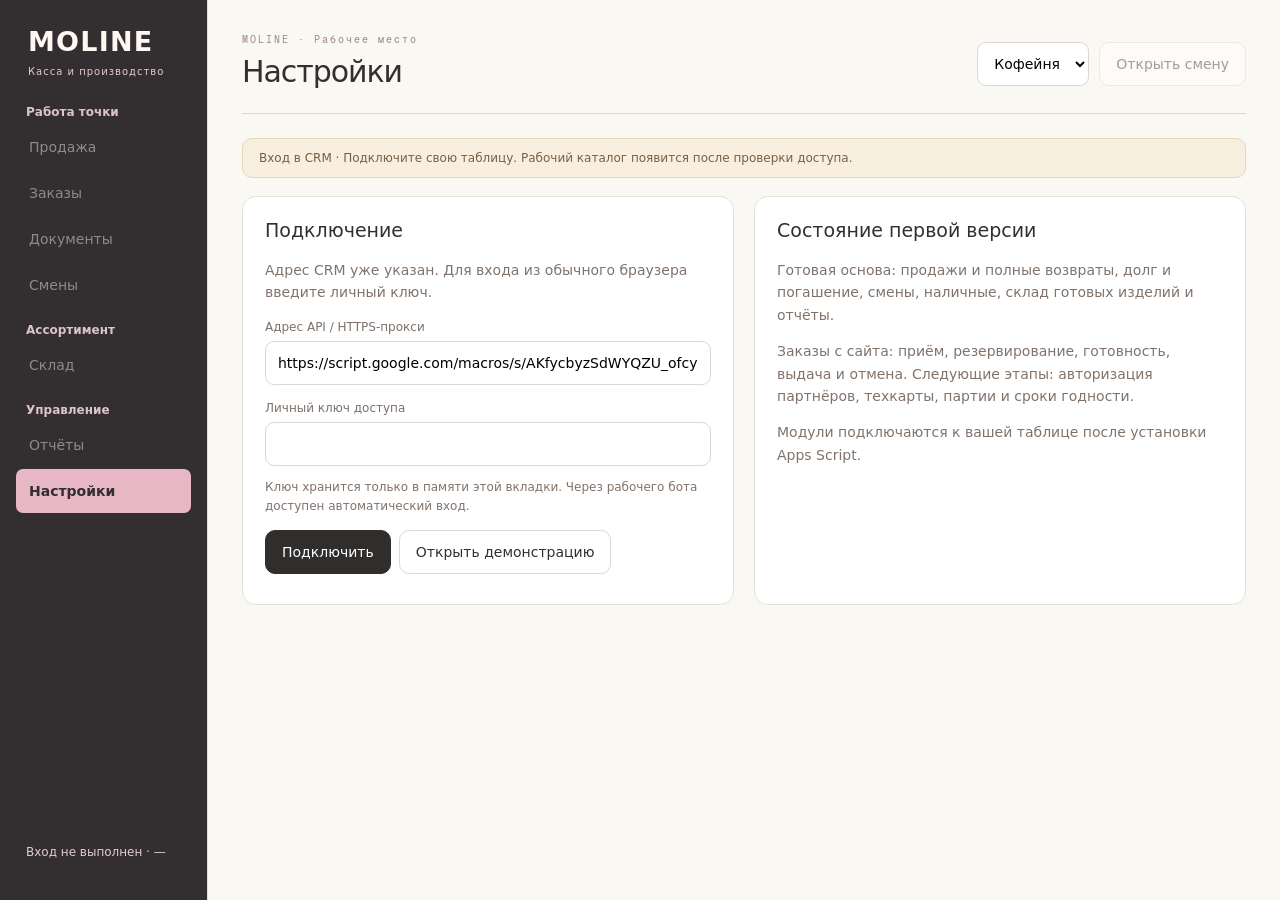
==== commit fa748f90: "Restore original CRM typography and colors while keeping shift layout" ====
--- a/crm/index.html
+++ b/crm/index.html
@@ -1,4 +1,4 @@
-<!doctype html><html lang="ru"><head><meta charset="UTF-8"><meta name="viewport" content="width=device-width,initial-scale=1"><title>MOLINE · Рабочее место</title><script src="https://telegram.org/js/telegram-web-app.js"></script><link rel="stylesheet" href="style.css?v=shift-visual-1"></head><body>
+<!doctype html><html lang="ru"><head><meta charset="UTF-8"><meta name="viewport" content="width=device-width,initial-scale=1"><title>MOLINE · Рабочее место</title><script src="https://telegram.org/js/telegram-web-app.js"></script><link rel="stylesheet" href="style.css?v=crm-palette-2"></head><body>
 <button id="menu-backdrop" class="menu-backdrop" aria-label="Закрыть меню" tabindex="-1" hidden></button>
 <aside id="sidebar" aria-label="Разделы CRM"><a class="brand" href="#">MOLINE<span>Касса и производство</span></a><button id="menu-close" class="menu-close" aria-label="Закрыть меню">×</button><nav id="nav"></nav><footer id="identity">Вход не выполнен</footer></aside>
 <main id="workspace"><header><div class="header-title"><button id="menu-toggle" class="menu-toggle" aria-label="Открыть меню" aria-controls="sidebar" aria-expanded="false">☰</button><div><span class="eyebrow">MOLINE · Рабочее место</span><h1 tabindex="-1" id="title">Настройки</h1></div></div><div class="header-actions"><select id="location" aria-label="Точка"></select><button id="shiftButton" onclick="shiftDialog()">Открыть смену</button></div></header>
--- a/crm/style.css
+++ b/crm/style.css
@@ -152,24 +152,12 @@
 @media(prefers-reduced-motion:no-preference){#content>.panel,#content>.split,#content>.sale-layout{animation:work-enter .16s ease-out}button:active:not(:disabled){scale:.98}@keyframes work-enter{from{opacity:.8;transform:translateY(3px)}to{opacity:1;transform:none}}}
 
 /* Рабочее место смены */
-body { background: #faf8f3; color: #352e2c; }
-#workspace > header { border-bottom: 1px solid #d8cfc3; padding-bottom: 16px; }
-.header-title h1 { font: normal clamp(32px, 4vw, 48px)/1.1 Georgia, serif; }
-.header-title .eyebrow { color: #715d59; }
-.panel h2, .dialog-heading h2 { font: normal 26px/1.2 Georgia, serif; }
-#sidebar .brand { font: bold italic 32px/1 Georgia, serif; letter-spacing: 0; }
-#sidebar { background: #f2ece3; }
-#nav button.active, #quick-nav button.active, button.primary, .shift-product [data-batch] {
-  background: #e8b7c5; border-color: #c992a4; color: #38252d;
-}
-#content .panel, #content .cart { background-color: #fffefa; }
+#workspace > header { padding-bottom: 16px; }
 .product-admin-row { align-items: start; padding-block: 20px; }
-.product-admin-main strong { font-size: 17px; }
 .shift-counts { display: grid; grid-template-columns: repeat(3, minmax(0, 1fr)); gap: 8px; margin: 0; }
-.shift-counts dt { font-size: 13px; color: #655751; }
+.shift-counts dt { font-size: 13px; color: #675d57; }
 .shift-counts dd { margin: 2px 0 0; font-size: 24px; font-weight: 600; font-variant-numeric: tabular-nums; }
-.shift-counts div:last-child dd { color: #405e3c; }
-.shift-product { background: #f5f0e7; border-radius: 12px; padding: 16px; margin: 12px 0; }
+.shift-product { background: #f7f5f2; border-radius: 12px; padding: 16px; margin: 12px 0; }
 .shift-product button { margin: 2px 4px 4px 0; }
 @media (max-width: 600px) {
   #workspace > header { padding-bottom: 10px; }
